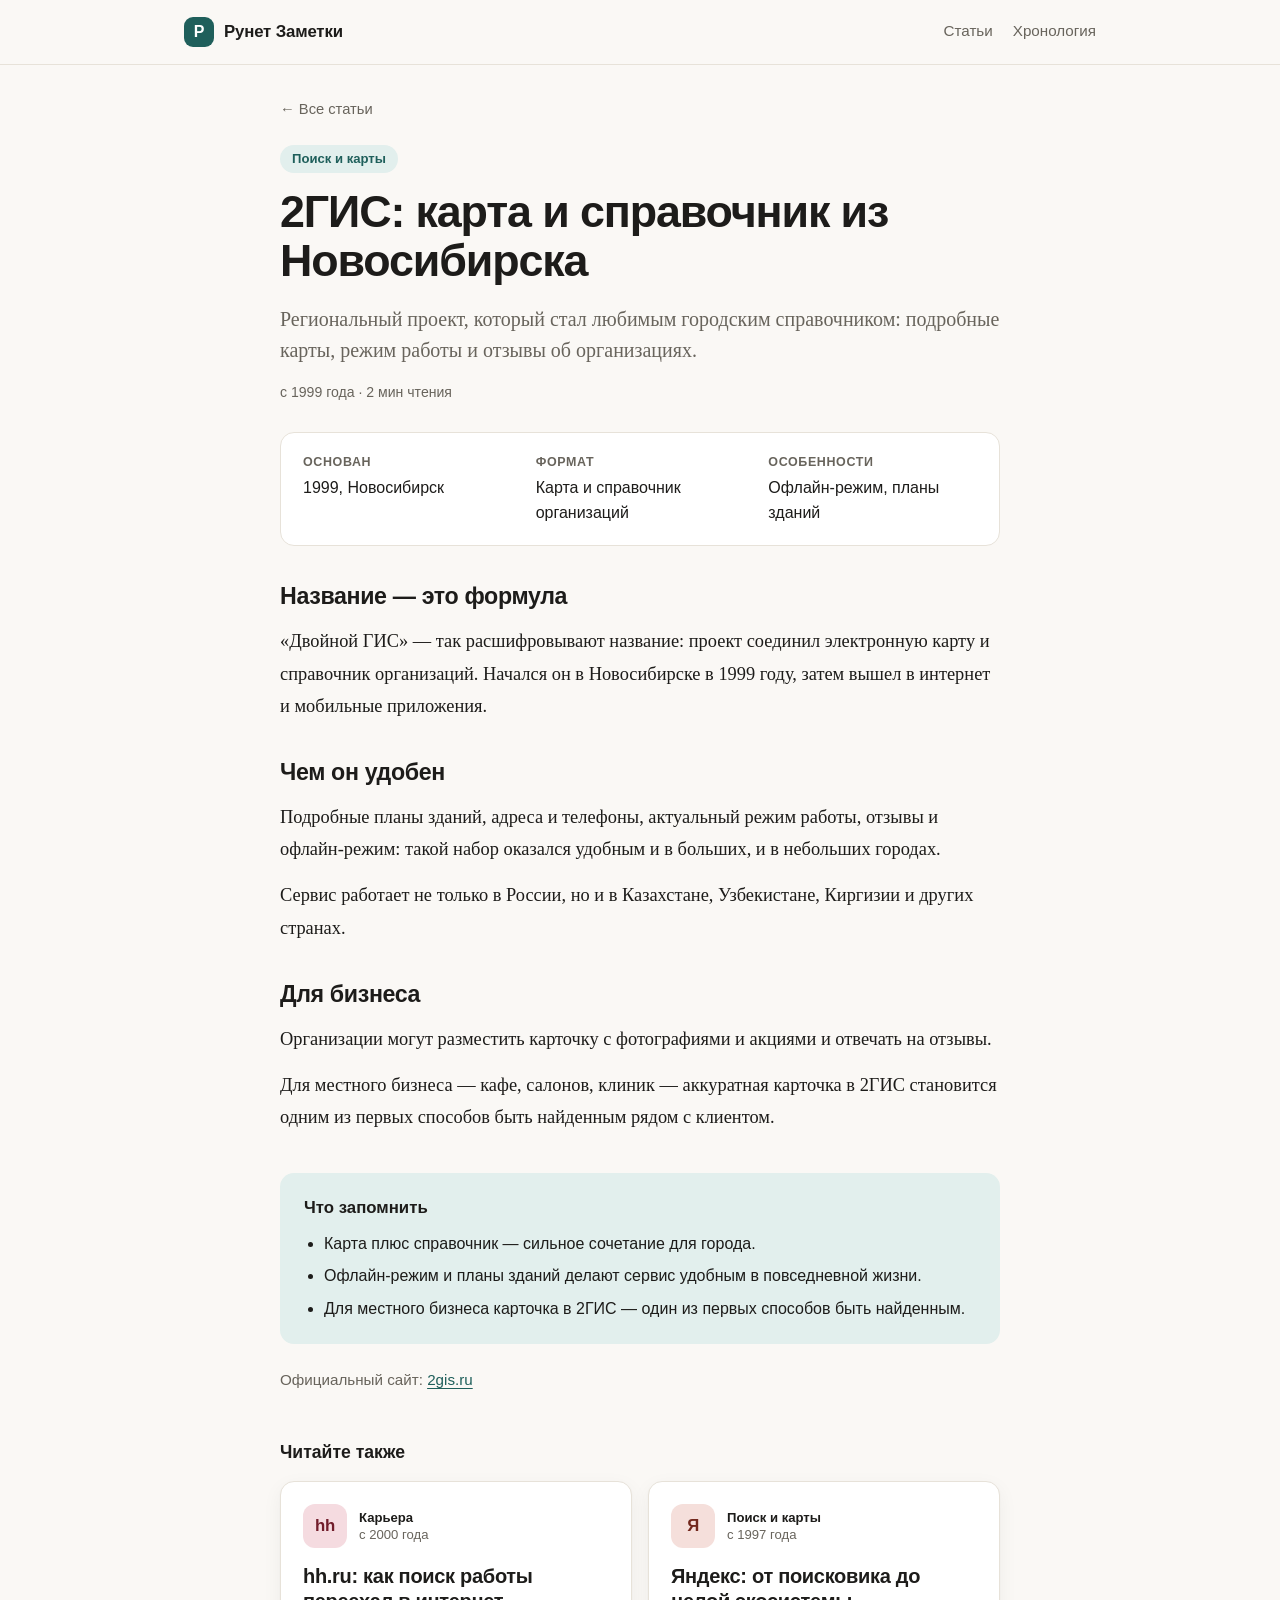
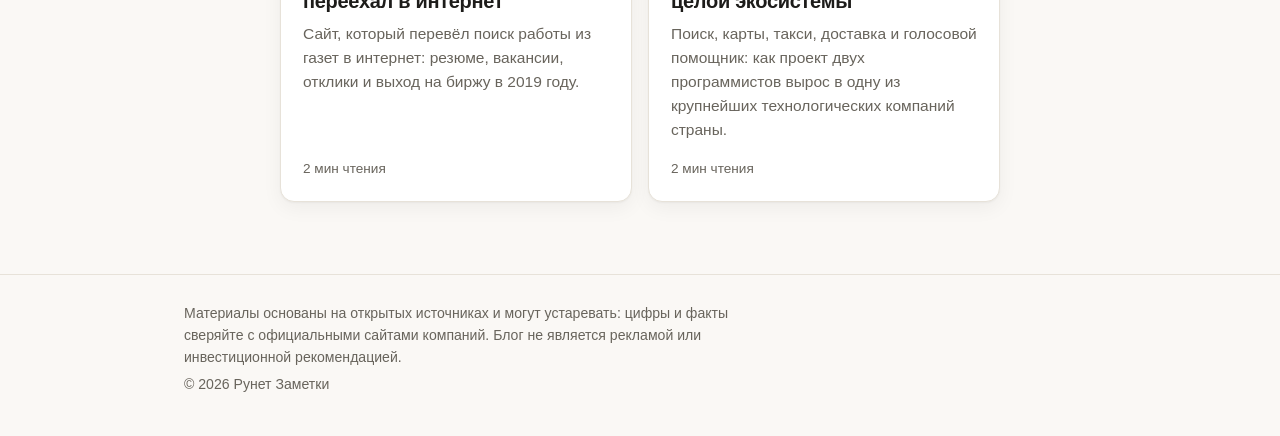
==== posts/2gis.html @ b3da628f "Блог про компании российского интернета Статический сайт для GitHub Pages: главная с фильтром и поис" ====
<!doctype html>
<html lang="ru">
<head>
<meta charset="utf-8">
<meta name="viewport" content="width=device-width, initial-scale=1">
<title>2ГИС: карта и справочник из Новосибирска — Рунет Заметки</title>
<meta name="description" content="Региональный проект, который стал любимым городским справочником: подробные карты, режим работы и отзывы об организациях.">
<meta property="og:title" content="2ГИС: карта и справочник из Новосибирска — Рунет Заметки">
<meta property="og:description" content="Региональный проект, который стал любимым городским справочником: подробные карты, режим работы и отзывы об организациях.">
<meta property="og:type" content="website">
<meta name="theme-color" content="#1f5f5b">
<link rel="icon" href="../assets/favicon.svg" type="image/svg+xml">
<link rel="stylesheet" href="../assets/style.css">
</head>
<body>
<header class="site-header">
  <div class="wrap">
    <a class="brand" href="../index.html"><span class="brand-mark" aria-hidden="true">Р</span>Рунет Заметки</a>
    <nav class="nav" aria-label="Основная навигация">
      <a href="../index.html#posts">Статьи</a>
      <a href="../timeline.html">Хронология</a>
    </nav>
  </div>
</header>
<main>
<div class="wrap">
  <article class="post">
    <a class="back" href="../index.html#posts">← Все статьи</a>
    <div><span class="chip-static">Поиск и карты</span></div>
    <h1>2ГИС: карта и справочник из Новосибирска</h1>
    <p class="lead">Региональный проект, который стал любимым городским справочником: подробные карты, режим работы и отзывы об организациях.</p>
    <p class="byline">с 1999 года · 2 мин чтения</p>
    <dl class="facts"><div><dt>Основан</dt><dd>1999, Новосибирск</dd></div><div><dt>Формат</dt><dd>Карта и справочник организаций</dd></div><div><dt>Особенности</dt><dd>Офлайн-режим, планы зданий</dd></div></dl>
    <div class="prose">
  <h2>Название — это формула</h2>
  <p>«Двойной ГИС» — так расшифровывают название: проект соединил электронную карту и справочник организаций. Начался он в Новосибирске в 1999 году, затем вышел в интернет и мобильные приложения.</p>
  <h2>Чем он удобен</h2>
  <p>Подробные планы зданий, адреса и телефоны, актуальный режим работы, отзывы и офлайн-режим: такой набор оказался удобным и в больших, и в небольших городах.</p>
  <p>Сервис работает не только в России, но и в Казахстане, Узбекистане, Киргизии и других странах.</p>
  <h2>Для бизнеса</h2>
  <p>Организации могут разместить карточку с фотографиями и акциями и отвечать на отзывы.</p>
  <p>Для местного бизнеса — кафе, салонов, клиник — аккуратная карточка в 2ГИС становится одним из первых способов быть найденным рядом с клиентом.</p>
    </div>
    <aside class="takeaways" aria-labelledby="takeaways-title">
      <h2 id="takeaways-title">Что запомнить</h2>
      <ul><li>Карта плюс справочник — сильное сочетание для города.</li><li>Офлайн-режим и планы зданий делают сервис удобным в повседневной жизни.</li><li>Для местного бизнеса карточка в 2ГИС — один из первых способов быть найденным.</li></ul>
    </aside>
    <p class="official">Официальный сайт: <a href="https://2gis.ru/" rel="noopener">2gis.ru</a></p>
    <section class="related" aria-labelledby="related-title">
      <h2 id="related-title">Читайте также</h2>
      <ul class="grid">
      <li data-cat="career" data-text="hh.ru: как поиск работы переехал в интернет сайт, который перевел поиск работы из газет в интернет: резюме, вакансии, отклики и выход на биржу в 2019 году. карьера 2000 антон красильников резюме, отклики, открытый api">
        <a class="card" href="../posts/hh.html" style="--h:350">
          <div class="card-top">
            <span class="tile" aria-hidden="true">hh</span>
            <div class="kicker"><b>Карьера</b><br>с 2000 года</div>
          </div>
          <h3>hh.ru: как поиск работы переехал в интернет</h3>
          <p>Сайт, который перевёл поиск работы из газет в интернет: резюме, вакансии, отклики и выход на биржу в 2019 году.</p>
          <span class="meta">2 мин чтения</span>
        </a>
      </li>
      <li data-cat="search" data-text="яндекс: от поисковика до целой экосистемы поиск, карты, такси, доставка и голосовой помощник: как проект двух программистов вырос в одну из крупнейших технологических компаний страны. поиск и карты 1997, запуск поиска аркадий волож, илья сегалович поиск, карты, маркет, go, еда, музыка, алиса">
        <a class="card" href="../posts/yandex.html" style="--h:8">
          <div class="card-top">
            <span class="tile" aria-hidden="true">Я</span>
            <div class="kicker"><b>Поиск и карты</b><br>с 1997 года</div>
          </div>
          <h3>Яндекс: от поисковика до целой экосистемы</h3>
          <p>Поиск, карты, такси, доставка и голосовой помощник: как проект двух программистов вырос в одну из крупнейших технологических компаний страны.</p>
          <span class="meta">2 мин чтения</span>
        </a>
      </li>
      </ul>
    </section>
  </article>
</div>
</main>
<footer class="site-footer">
  <div class="wrap">
    <p>Материалы основаны на открытых источниках и могут устаревать: цифры и факты сверяйте с официальными сайтами компаний. Блог не является рекламой или инвестиционной рекомендацией.</p>
    <p>© 2026 Рунет Заметки</p>
  </div>
</footer>
</body>
</html>
---- assets/style.css ----
:root {
  --bg: #faf8f5;
  --surface: #ffffff;
  --text: #1d1c1a;
  --muted: #68645c;
  --line: #e7e2d9;
  --accent: #1f5f5b;
  --accent-soft: #e2efed;
  --on-accent: #ffffff;
  --tile-s: 55%;
  --tile-bg-l: 91%;
  --tile-fg-l: 28%;
  --shadow: 0 1px 2px rgba(29, 28, 26, 0.04), 0 6px 20px rgba(29, 28, 26, 0.05);
  --sans: -apple-system, BlinkMacSystemFont, "Segoe UI", Roboto, "Helvetica Neue", Arial, sans-serif;
  --serif: Georgia, "Times New Roman", serif;
  --radius: 14px;
  color-scheme: light dark;
}

@media (prefers-color-scheme: dark) {
  :root {
    --bg: #121413;
    --surface: #1a1c1b;
    --text: #ecebe7;
    --muted: #a39f96;
    --line: #2c2f2d;
    --accent: #6fcfc4;
    --accent-soft: #1c2d2b;
    --on-accent: #0d1a19;
    --tile-s: 35%;
    --tile-bg-l: 22%;
    --tile-fg-l: 80%;
    --shadow: none;
  }
}

* { box-sizing: border-box; }

html { -webkit-text-size-adjust: 100%; }

body {
  margin: 0;
  background: var(--bg);
  color: var(--text);
  font-family: var(--sans);
  font-size: 16px;
  line-height: 1.55;
}

a { color: var(--accent); text-underline-offset: 3px; }
a:hover { text-decoration-thickness: 2px; }

:focus-visible {
  outline: 2px solid var(--accent);
  outline-offset: 3px;
  border-radius: 4px;
}

.wrap {
  max-width: 960px;
  margin: 0 auto;
  padding: 0 16px;
}

@media (min-width: 720px) {
  .wrap { padding: 0 24px; }
}

/* ---------- Шапка ---------- */

.site-header {
  border-bottom: 1px solid var(--line);
}

.site-header .wrap {
  display: flex;
  align-items: center;
  justify-content: space-between;
  gap: 16px;
  min-height: 64px;
}

.brand {
  display: inline-flex;
  align-items: center;
  gap: 10px;
  color: var(--text);
  font-weight: 700;
  font-size: 1.05rem;
  letter-spacing: -0.01em;
  text-decoration: none;
}

.brand-mark {
  display: grid;
  place-items: center;
  width: 30px;
  height: 30px;
  border-radius: 9px;
  background: var(--accent);
  color: var(--on-accent);
  font-size: 1rem;
  font-weight: 800;
}

.nav { display: flex; gap: 20px; }

.nav a {
  color: var(--muted);
  font-size: 0.95rem;
  font-weight: 500;
  text-decoration: none;
  padding: 6px 0;
  border-bottom: 2px solid transparent;
}

.nav a:hover { color: var(--text); }
.nav a[aria-current="page"] { color: var(--text); border-bottom-color: var(--accent); }

/* ---------- Главная ---------- */

.hero { padding: 48px 0 32px; }

.eyebrow {
  margin: 0 0 12px;
  color: var(--accent);
  font-size: 0.8rem;
  font-weight: 700;
  letter-spacing: 0.08em;
  text-transform: uppercase;
}

.hero h1 {
  margin: 0;
  max-width: 16ch;
  font-size: clamp(2.1rem, 6vw, 3.6rem);
  line-height: 1.05;
  letter-spacing: -0.03em;
}

.hero .lead {
  margin: 20px 0 0;
  max-width: 54ch;
  color: var(--muted);
  font-size: 1.15rem;
}

.stats {
  display: flex;
  flex-wrap: wrap;
  gap: 12px 40px;
  margin: 32px 0 0;
  padding: 0;
  list-style: none;
}

.stats strong {
  display: block;
  font-size: 1.7rem;
  line-height: 1.1;
  letter-spacing: -0.02em;
}

.stats span { color: var(--muted); font-size: 0.9rem; }

.toolbar {
  display: flex;
  flex-wrap: wrap;
  align-items: center;
  justify-content: space-between;
  gap: 12px 16px;
  margin: 32px 0 20px;
}

.chips { display: flex; flex-wrap: wrap; gap: 8px; }

.chip {
  padding: 7px 14px;
  border: 1px solid var(--line);
  border-radius: 999px;
  background: var(--surface);
  color: var(--text);
  font: inherit;
  font-size: 0.9rem;
  cursor: pointer;
}

.chip:hover { border-color: var(--accent); }

.chip[aria-pressed="true"] {
  border-color: var(--accent);
  background: var(--accent);
  color: var(--on-accent);
}

.search {
  width: 100%;
  max-width: 220px;
  padding: 8px 14px;
  border: 1px solid var(--line);
  border-radius: 999px;
  background: var(--surface);
  color: var(--text);
  font: inherit;
  font-size: 0.95rem;
}

.search::placeholder { color: var(--muted); }

@media (max-width: 560px) {
  .search { max-width: none; }
}

.grid {
  display: grid;
  grid-template-columns: repeat(2, minmax(0, 1fr));
  gap: 16px;
  margin: 0;
  padding: 0;
  list-style: none;
}

@media (max-width: 720px) {
  .grid { grid-template-columns: minmax(0, 1fr); }
}

.grid > li[hidden] { display: none; }

.card {
  display: flex;
  flex-direction: column;
  height: 100%;
  padding: 22px;
  border: 1px solid var(--line);
  border-radius: var(--radius);
  background: var(--surface);
  box-shadow: var(--shadow);
  color: inherit;
  text-decoration: none;
  transition: transform 0.15s ease, border-color 0.15s ease;
}

.card:hover {
  transform: translateY(-2px);
  border-color: var(--accent);
}

.card-top { display: flex; align-items: center; gap: 12px; }

.tile {
  display: grid;
  place-items: center;
  flex: none;
  width: 44px;
  height: 44px;
  border-radius: 12px;
  background: hsl(var(--h) var(--tile-s) var(--tile-bg-l));
  color: hsl(var(--h) 60% var(--tile-fg-l));
  font-size: 1.05rem;
  font-weight: 800;
  letter-spacing: -0.02em;
}

.kicker {
  color: var(--muted);
  font-size: 0.82rem;
  line-height: 1.3;
}

.kicker b { color: var(--text); font-weight: 600; }

.card h3 {
  margin: 16px 0 8px;
  font-size: 1.25rem;
  line-height: 1.25;
  letter-spacing: -0.015em;
}

.card p { margin: 0; color: var(--muted); font-size: 0.97rem; }

.card .meta {
  margin-top: auto;
  padding-top: 16px;
  color: var(--muted);
  font-size: 0.85rem;
}

.empty {
  margin: 24px 0 0;
  padding: 24px;
  border: 1px dashed var(--line);
  border-radius: var(--radius);
  color: var(--muted);
  text-align: center;
}

.empty[hidden] { display: none; }

.about {
  margin: 56px 0 0;
  padding: 28px;
  border-radius: var(--radius);
  background: var(--accent-soft);
}

.about h2 { margin: 0 0 8px; font-size: 1.2rem; letter-spacing: -0.01em; }
.about p { margin: 0; max-width: 62ch; }
.about p + p { margin-top: 10px; }

/* ---------- Статья ---------- */

.post { max-width: 720px; margin: 0 auto; padding: 32px 0 8px; }

.back {
  display: inline-block;
  margin-bottom: 24px;
  color: var(--muted);
  font-size: 0.92rem;
  text-decoration: none;
}

.back:hover { color: var(--accent); }

.chip-static {
  display: inline-block;
  padding: 4px 12px;
  border-radius: 999px;
  background: var(--accent-soft);
  color: var(--accent);
  font-size: 0.82rem;
  font-weight: 600;
}

.post h1 {
  margin: 14px 0 0;
  font-size: clamp(1.9rem, 5vw, 2.8rem);
  line-height: 1.1;
  letter-spacing: -0.025em;
}

.post .lead {
  margin: 18px 0 0;
  color: var(--muted);
  font-family: var(--serif);
  font-size: 1.25rem;
  line-height: 1.55;
}

.post .byline {
  margin: 16px 0 0;
  color: var(--muted);
  font-size: 0.88rem;
}

.facts {
  display: grid;
  grid-template-columns: repeat(3, minmax(0, 1fr));
  gap: 16px 24px;
  margin: 28px 0 0;
  padding: 20px 22px;
  border: 1px solid var(--line);
  border-radius: var(--radius);
  background: var(--surface);
}

@media (max-width: 640px) {
  .facts { grid-template-columns: minmax(0, 1fr); gap: 12px; }
}

.facts dt {
  color: var(--muted);
  font-size: 0.78rem;
  font-weight: 600;
  letter-spacing: 0.05em;
  text-transform: uppercase;
}

.facts dd { margin: 4px 0 0; font-weight: 500; }

.prose { margin-top: 12px; }

.prose h2 {
  margin: 36px 0 0;
  font-size: 1.45rem;
  line-height: 1.25;
  letter-spacing: -0.015em;
}

.prose p {
  margin: 14px 0 0;
  font-family: var(--serif);
  font-size: 1.15rem;
  line-height: 1.75;
}

.takeaways {
  margin: 40px 0 0;
  padding: 22px 24px;
  border-radius: var(--radius);
  background: var(--accent-soft);
}

.takeaways h2 { margin: 0 0 10px; font-size: 1.05rem; }
.takeaways ul { margin: 0; padding-left: 20px; }
.takeaways li + li { margin-top: 8px; }

.official { margin: 24px 0 0; color: var(--muted); font-size: 0.95rem; }

.related { margin: 48px 0 0; }
.related h2 { margin: 0 0 14px; font-size: 1.1rem; }

/* ---------- Хронология ---------- */

.page-head { padding: 40px 0 8px; }

.page-head h1 {
  margin: 0;
  font-size: clamp(2rem, 5vw, 2.8rem);
  line-height: 1.1;
  letter-spacing: -0.025em;
}

.page-head .lead {
  margin: 14px 0 0;
  max-width: 56ch;
  color: var(--muted);
  font-size: 1.1rem;
}

.timeline {
  margin: 32px 0 0;
  padding: 0;
  list-style: none;
}

.timeline > li {
  display: grid;
  grid-template-columns: 72px minmax(0, 1fr);
  gap: 0 20px;
  padding: 18px 0;
  border-top: 1px solid var(--line);
}

.timeline .year {
  color: var(--accent);
  font-size: 1.35rem;
  font-weight: 800;
  letter-spacing: -0.02em;
  line-height: 1.3;
}

.timeline ul { margin: 0; padding: 0; list-style: none; }
.timeline ul li + li { margin-top: 8px; }

@media (max-width: 480px) {
  .timeline > li { grid-template-columns: minmax(0, 1fr); gap: 4px; }
}

/* ---------- Подвал ---------- */

.site-footer {
  margin-top: 64px;
  padding: 28px 0 40px;
  border-top: 1px solid var(--line);
  color: var(--muted);
  font-size: 0.88rem;
}

.site-footer p { margin: 0; max-width: 70ch; }
.site-footer p + p { margin-top: 6px; }

@media (prefers-reduced-motion: reduce) {
  .card { transition: none; }
  .card:hover { transform: none; }
}
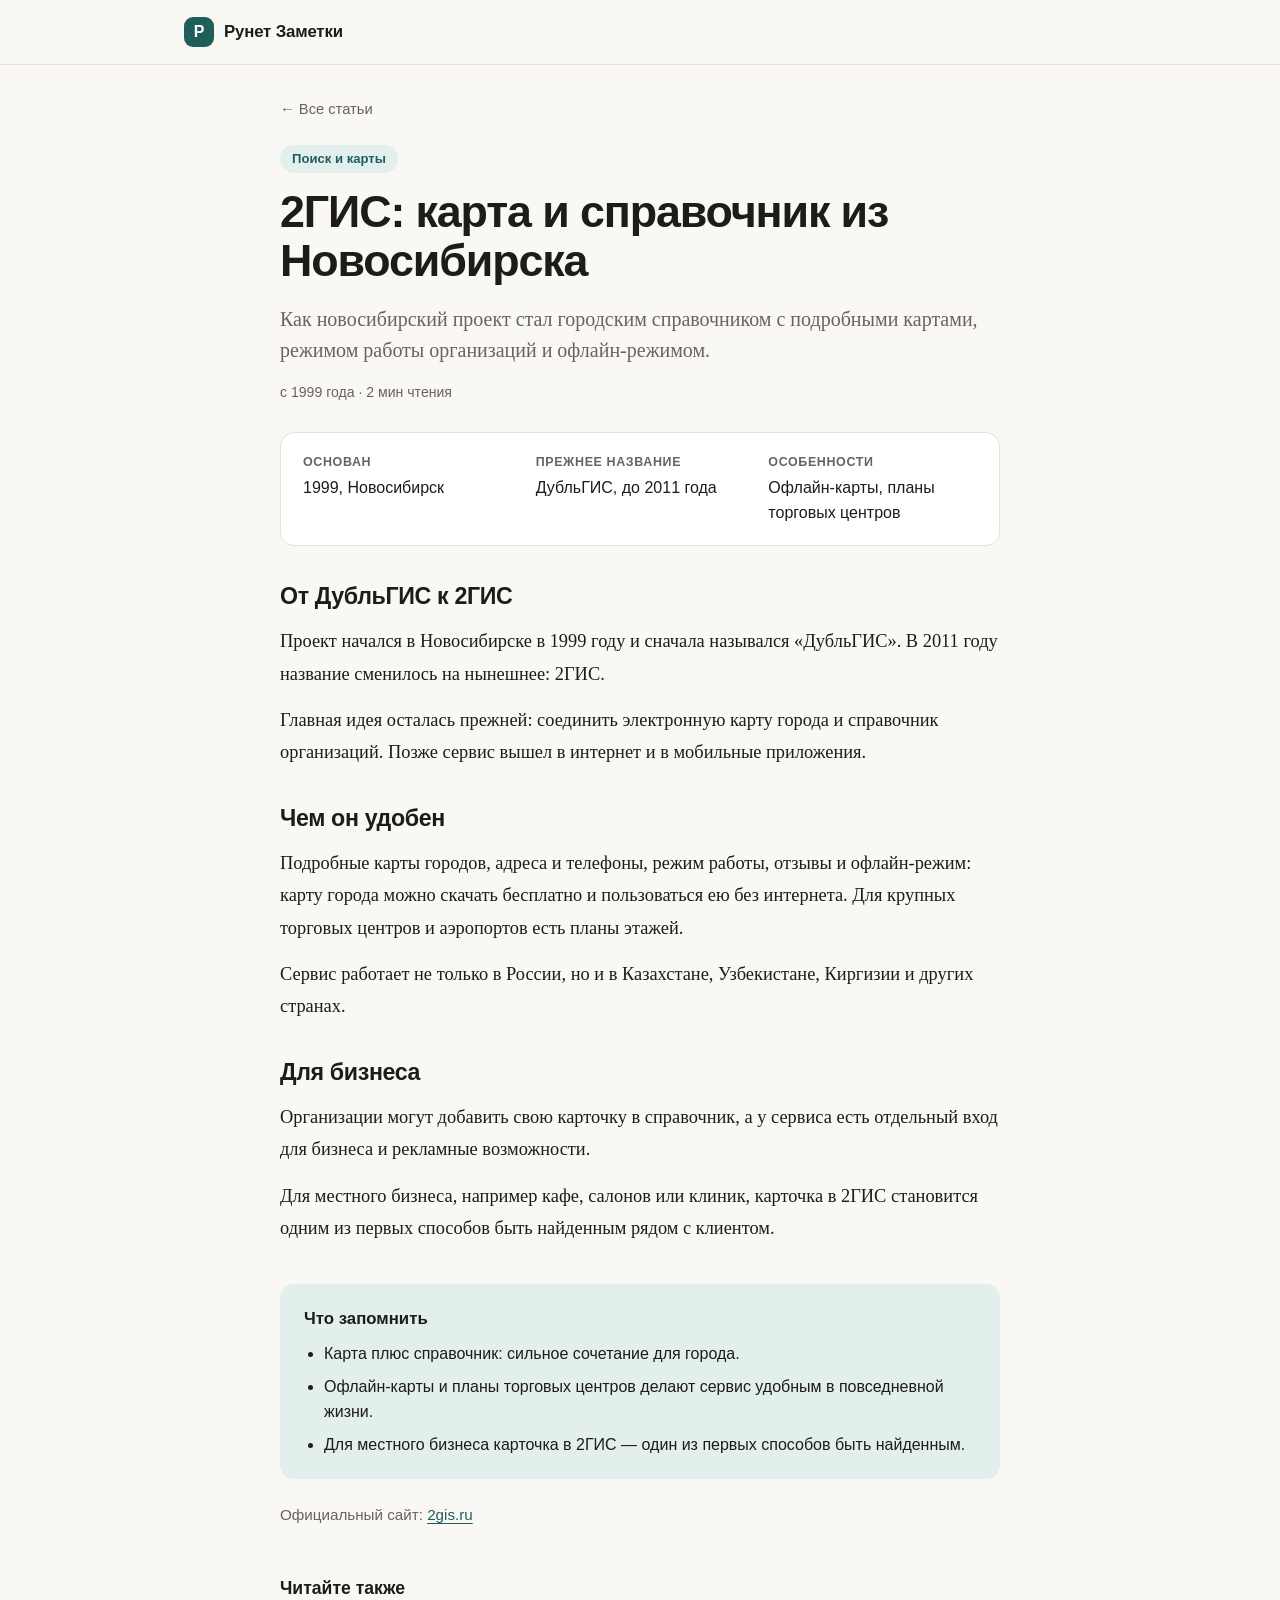
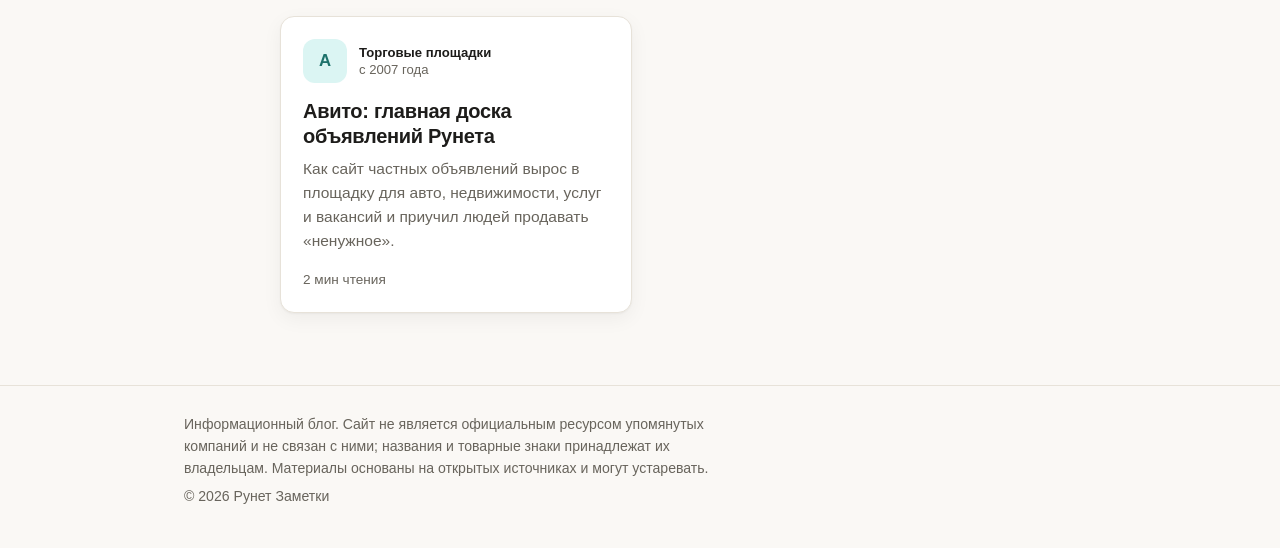
==== commit 38881b39: "Сократить блог до двух статей и уточнить факты Оставлены главная и статьи про Авито и 2ГИС. Убраны х" ====
--- a/posts/2gis.html
+++ b/posts/2gis.html
@@ -4,9 +4,9 @@
 <meta charset="utf-8">
 <meta name="viewport" content="width=device-width, initial-scale=1">
 <title>2ГИС: карта и справочник из Новосибирска — Рунет Заметки</title>
-<meta name="description" content="Региональный проект, который стал любимым городским справочником: подробные карты, режим работы и отзывы об организациях.">
+<meta name="description" content="Как новосибирский проект стал городским справочником с подробными картами, режимом работы организаций и офлайн-режимом.">
 <meta property="og:title" content="2ГИС: карта и справочник из Новосибирска — Рунет Заметки">
-<meta property="og:description" content="Региональный проект, который стал любимым городским справочником: подробные карты, режим работы и отзывы об организациях.">
+<meta property="og:description" content="Как новосибирский проект стал городским справочником с подробными картами, режимом работы организаций и офлайн-режимом.">
 <meta property="og:type" content="website">
 <meta name="theme-color" content="#1f5f5b">
 <link rel="icon" href="../assets/favicon.svg" type="image/svg+xml">
@@ -16,58 +16,44 @@
 <header class="site-header">
   <div class="wrap">
     <a class="brand" href="../index.html"><span class="brand-mark" aria-hidden="true">Р</span>Рунет Заметки</a>
-    <nav class="nav" aria-label="Основная навигация">
-      <a href="../index.html#posts">Статьи</a>
-      <a href="../timeline.html">Хронология</a>
-    </nav>
   </div>
 </header>
 <main>
 <div class="wrap">
   <article class="post">
-    <a class="back" href="../index.html#posts">← Все статьи</a>
+    <a class="back" href="../index.html">← Все статьи</a>
     <div><span class="chip-static">Поиск и карты</span></div>
     <h1>2ГИС: карта и справочник из Новосибирска</h1>
-    <p class="lead">Региональный проект, который стал любимым городским справочником: подробные карты, режим работы и отзывы об организациях.</p>
+    <p class="lead">Как новосибирский проект стал городским справочником с подробными картами, режимом работы организаций и офлайн-режимом.</p>
     <p class="byline">с 1999 года · 2 мин чтения</p>
-    <dl class="facts"><div><dt>Основан</dt><dd>1999, Новосибирск</dd></div><div><dt>Формат</dt><dd>Карта и справочник организаций</dd></div><div><dt>Особенности</dt><dd>Офлайн-режим, планы зданий</dd></div></dl>
+    <dl class="facts"><div><dt>Основан</dt><dd>1999, Новосибирск</dd></div><div><dt>Прежнее название</dt><dd>ДубльГИС, до 2011 года</dd></div><div><dt>Особенности</dt><dd>Офлайн-карты, планы торговых центров</dd></div></dl>
     <div class="prose">
-  <h2>Название — это формула</h2>
-  <p>«Двойной ГИС» — так расшифровывают название: проект соединил электронную карту и справочник организаций. Начался он в Новосибирске в 1999 году, затем вышел в интернет и мобильные приложения.</p>
+  <h2>От ДубльГИС к 2ГИС</h2>
+  <p>Проект начался в Новосибирске в 1999 году и сначала назывался «ДубльГИС». В 2011 году название сменилось на нынешнее: 2ГИС.</p>
+  <p>Главная идея осталась прежней: соединить электронную карту города и справочник организаций. Позже сервис вышел в интернет и в мобильные приложения.</p>
   <h2>Чем он удобен</h2>
-  <p>Подробные планы зданий, адреса и телефоны, актуальный режим работы, отзывы и офлайн-режим: такой набор оказался удобным и в больших, и в небольших городах.</p>
+  <p>Подробные карты городов, адреса и телефоны, режим работы, отзывы и офлайн-режим: карту города можно скачать бесплатно и пользоваться ею без интернета. Для крупных торговых центров и аэропортов есть планы этажей.</p>
   <p>Сервис работает не только в России, но и в Казахстане, Узбекистане, Киргизии и других странах.</p>
   <h2>Для бизнеса</h2>
-  <p>Организации могут разместить карточку с фотографиями и акциями и отвечать на отзывы.</p>
-  <p>Для местного бизнеса — кафе, салонов, клиник — аккуратная карточка в 2ГИС становится одним из первых способов быть найденным рядом с клиентом.</p>
+  <p>Организации могут добавить свою карточку в справочник, а у сервиса есть отдельный вход для бизнеса и рекламные возможности.</p>
+  <p>Для местного бизнеса, например кафе, салонов или клиник, карточка в 2ГИС становится одним из первых способов быть найденным рядом с клиентом.</p>
     </div>
     <aside class="takeaways" aria-labelledby="takeaways-title">
       <h2 id="takeaways-title">Что запомнить</h2>
-      <ul><li>Карта плюс справочник — сильное сочетание для города.</li><li>Офлайн-режим и планы зданий делают сервис удобным в повседневной жизни.</li><li>Для местного бизнеса карточка в 2ГИС — один из первых способов быть найденным.</li></ul>
+      <ul><li>Карта плюс справочник: сильное сочетание для города.</li><li>Офлайн-карты и планы торговых центров делают сервис удобным в повседневной жизни.</li><li>Для местного бизнеса карточка в 2ГИС — один из первых способов быть найденным.</li></ul>
     </aside>
     <p class="official">Официальный сайт: <a href="https://2gis.ru/" rel="noopener">2gis.ru</a></p>
     <section class="related" aria-labelledby="related-title">
       <h2 id="related-title">Читайте также</h2>
       <ul class="grid">
-      <li data-cat="career" data-text="hh.ru: как поиск работы переехал в интернет сайт, который перевел поиск работы из газет в интернет: резюме, вакансии, отклики и выход на биржу в 2019 году. карьера 2000 антон красильников резюме, отклики, открытый api">
-        <a class="card" href="../posts/hh.html" style="--h:350">
+      <li>
+        <a class="card" href="../posts/avito.html" style="--h:175">
           <div class="card-top">
-            <span class="tile" aria-hidden="true">hh</span>
-            <div class="kicker"><b>Карьера</b><br>с 2000 года</div>
+            <span class="tile" aria-hidden="true">А</span>
+            <div class="kicker"><b>Торговые площадки</b><br>с 2007 года</div>
           </div>
-          <h3>hh.ru: как поиск работы переехал в интернет</h3>
-          <p>Сайт, который перевёл поиск работы из газет в интернет: резюме, вакансии, отклики и выход на биржу в 2019 году.</p>
-          <span class="meta">2 мин чтения</span>
-        </a>
-      </li>
-      <li data-cat="search" data-text="яндекс: от поисковика до целой экосистемы поиск, карты, такси, доставка и голосовой помощник: как проект двух программистов вырос в одну из крупнейших технологических компаний страны. поиск и карты 1997, запуск поиска аркадий волож, илья сегалович поиск, карты, маркет, go, еда, музыка, алиса">
-        <a class="card" href="../posts/yandex.html" style="--h:8">
-          <div class="card-top">
-            <span class="tile" aria-hidden="true">Я</span>
-            <div class="kicker"><b>Поиск и карты</b><br>с 1997 года</div>
-          </div>
-          <h3>Яндекс: от поисковика до целой экосистемы</h3>
-          <p>Поиск, карты, такси, доставка и голосовой помощник: как проект двух программистов вырос в одну из крупнейших технологических компаний страны.</p>
+          <h3>Авито: главная доска объявлений Рунета</h3>
+          <p>Как сайт частных объявлений вырос в площадку для авто, недвижимости, услуг и вакансий и приучил людей продавать «ненужное».</p>
           <span class="meta">2 мин чтения</span>
         </a>
       </li>
@@ -78,7 +64,7 @@
 </main>
 <footer class="site-footer">
   <div class="wrap">
-    <p>Материалы основаны на открытых источниках и могут устаревать: цифры и факты сверяйте с официальными сайтами компаний. Блог не является рекламой или инвестиционной рекомендацией.</p>
+    <p>Информационный блог. Сайт не является официальным ресурсом упомянутых компаний и не связан с ними; названия и товарные знаки принадлежат их владельцам. Материалы основаны на открытых источниках и могут устаревать.</p>
     <p>© 2026 Рунет Заметки</p>
   </div>
 </footer>
--- a/assets/style.css
+++ b/assets/style.css
@@ -75,8 +75,6 @@
 .site-header .wrap {
   display: flex;
   align-items: center;
-  justify-content: space-between;
-  gap: 16px;
   min-height: 64px;
 }
 
@@ -103,20 +101,6 @@
   font-weight: 800;
 }
 
-.nav { display: flex; gap: 20px; }
-
-.nav a {
-  color: var(--muted);
-  font-size: 0.95rem;
-  font-weight: 500;
-  text-decoration: none;
-  padding: 6px 0;
-  border-bottom: 2px solid transparent;
-}
-
-.nav a:hover { color: var(--text); }
-.nav a[aria-current="page"] { color: var(--text); border-bottom-color: var(--accent); }
-
 /* ---------- Главная ---------- */
 
 .hero { padding: 48px 0 32px; }
@@ -145,72 +129,6 @@
   font-size: 1.15rem;
 }
 
-.stats {
-  display: flex;
-  flex-wrap: wrap;
-  gap: 12px 40px;
-  margin: 32px 0 0;
-  padding: 0;
-  list-style: none;
-}
-
-.stats strong {
-  display: block;
-  font-size: 1.7rem;
-  line-height: 1.1;
-  letter-spacing: -0.02em;
-}
-
-.stats span { color: var(--muted); font-size: 0.9rem; }
-
-.toolbar {
-  display: flex;
-  flex-wrap: wrap;
-  align-items: center;
-  justify-content: space-between;
-  gap: 12px 16px;
-  margin: 32px 0 20px;
-}
-
-.chips { display: flex; flex-wrap: wrap; gap: 8px; }
-
-.chip {
-  padding: 7px 14px;
-  border: 1px solid var(--line);
-  border-radius: 999px;
-  background: var(--surface);
-  color: var(--text);
-  font: inherit;
-  font-size: 0.9rem;
-  cursor: pointer;
-}
-
-.chip:hover { border-color: var(--accent); }
-
-.chip[aria-pressed="true"] {
-  border-color: var(--accent);
-  background: var(--accent);
-  color: var(--on-accent);
-}
-
-.search {
-  width: 100%;
-  max-width: 220px;
-  padding: 8px 14px;
-  border: 1px solid var(--line);
-  border-radius: 999px;
-  background: var(--surface);
-  color: var(--text);
-  font: inherit;
-  font-size: 0.95rem;
-}
-
-.search::placeholder { color: var(--muted); }
-
-@media (max-width: 560px) {
-  .search { max-width: none; }
-}
-
 .grid {
   display: grid;
   grid-template-columns: repeat(2, minmax(0, 1fr));
@@ -223,8 +141,6 @@
 @media (max-width: 720px) {
   .grid { grid-template-columns: minmax(0, 1fr); }
 }
-
-.grid > li[hidden] { display: none; }
 
 .card {
   display: flex;
@@ -285,17 +201,6 @@
   font-size: 0.85rem;
 }
 
-.empty {
-  margin: 24px 0 0;
-  padding: 24px;
-  border: 1px dashed var(--line);
-  border-radius: var(--radius);
-  color: var(--muted);
-  text-align: center;
-}
-
-.empty[hidden] { display: none; }
-
 .about {
   margin: 56px 0 0;
   padding: 28px;
@@ -305,7 +210,6 @@
 
 .about h2 { margin: 0 0 8px; font-size: 1.2rem; letter-spacing: -0.01em; }
 .about p { margin: 0; max-width: 62ch; }
-.about p + p { margin-top: 10px; }
 
 /* ---------- Статья ---------- */
 
@@ -409,53 +313,6 @@
 .related { margin: 48px 0 0; }
 .related h2 { margin: 0 0 14px; font-size: 1.1rem; }
 
-/* ---------- Хронология ---------- */
-
-.page-head { padding: 40px 0 8px; }
-
-.page-head h1 {
-  margin: 0;
-  font-size: clamp(2rem, 5vw, 2.8rem);
-  line-height: 1.1;
-  letter-spacing: -0.025em;
-}
-
-.page-head .lead {
-  margin: 14px 0 0;
-  max-width: 56ch;
-  color: var(--muted);
-  font-size: 1.1rem;
-}
-
-.timeline {
-  margin: 32px 0 0;
-  padding: 0;
-  list-style: none;
-}
-
-.timeline > li {
-  display: grid;
-  grid-template-columns: 72px minmax(0, 1fr);
-  gap: 0 20px;
-  padding: 18px 0;
-  border-top: 1px solid var(--line);
-}
-
-.timeline .year {
-  color: var(--accent);
-  font-size: 1.35rem;
-  font-weight: 800;
-  letter-spacing: -0.02em;
-  line-height: 1.3;
-}
-
-.timeline ul { margin: 0; padding: 0; list-style: none; }
-.timeline ul li + li { margin-top: 8px; }
-
-@media (max-width: 480px) {
-  .timeline > li { grid-template-columns: minmax(0, 1fr); gap: 4px; }
-}
-
 /* ---------- Подвал ---------- */
 
 .site-footer {
